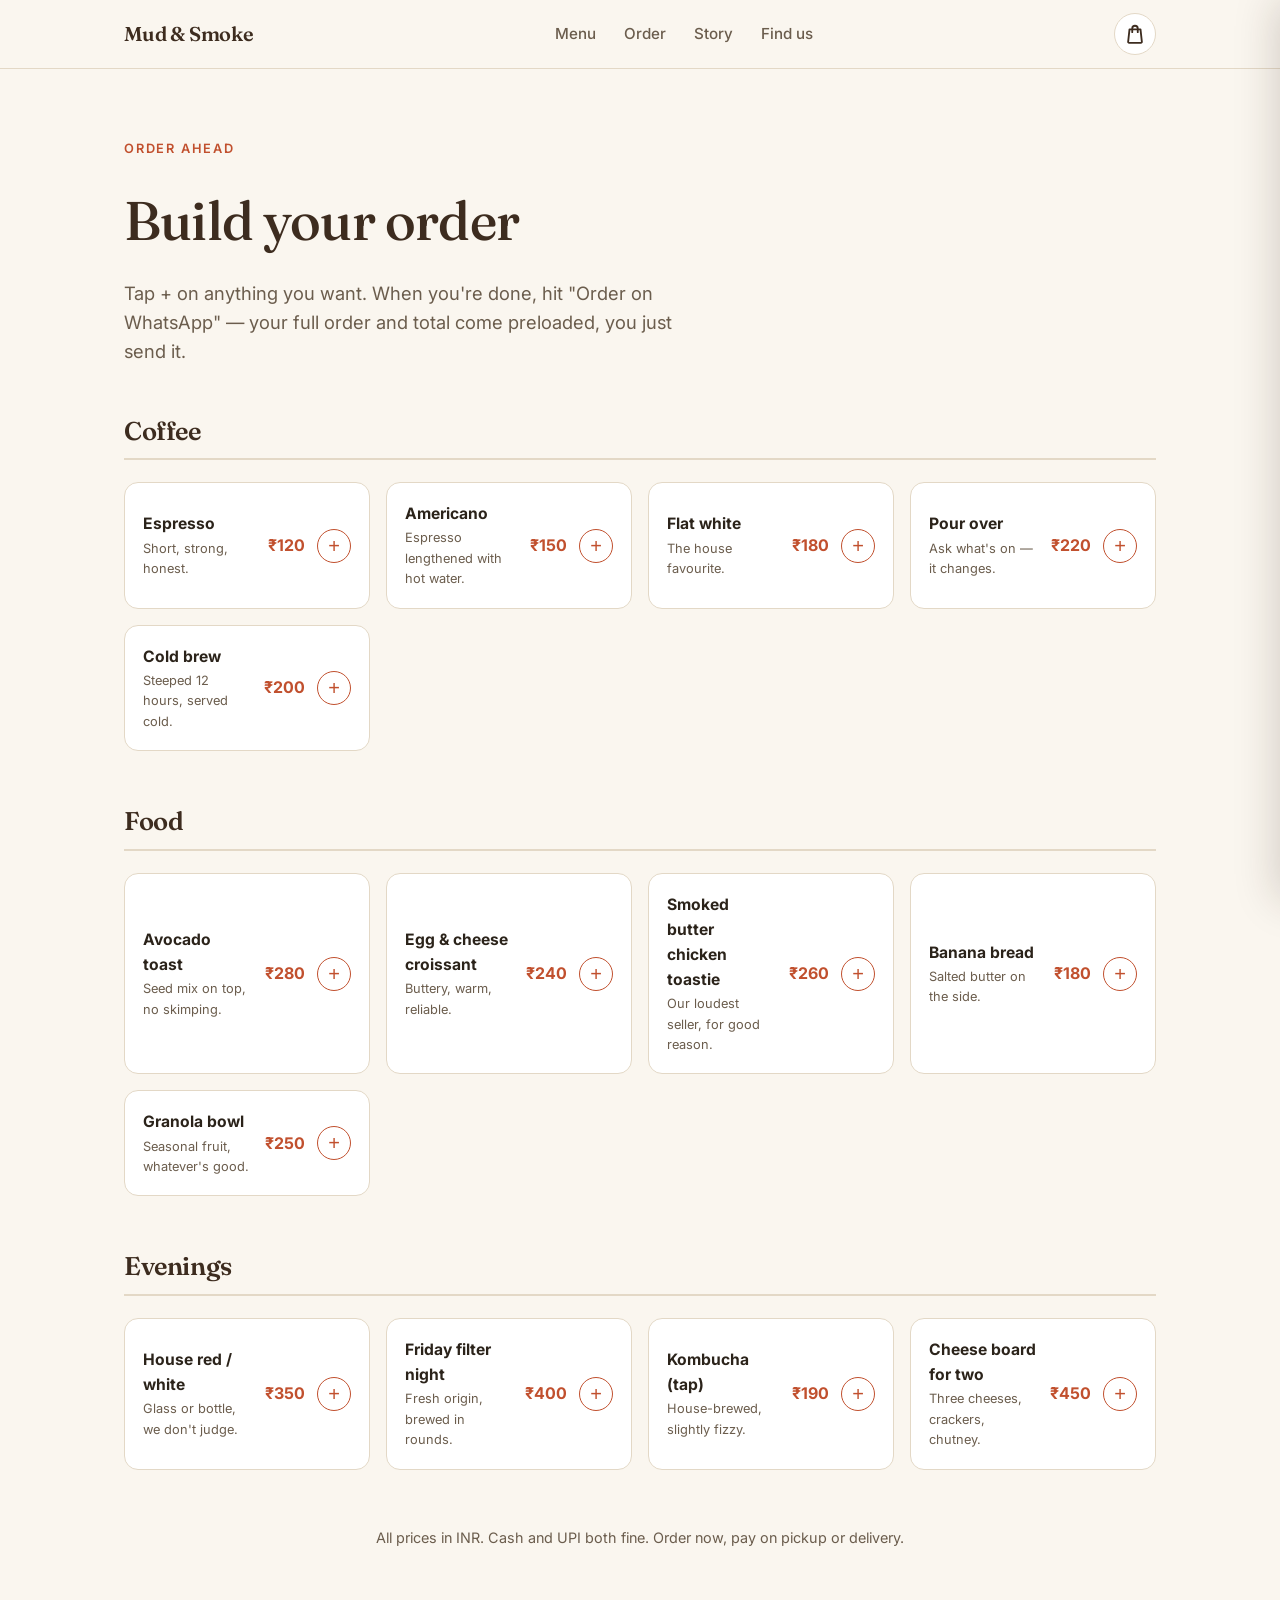
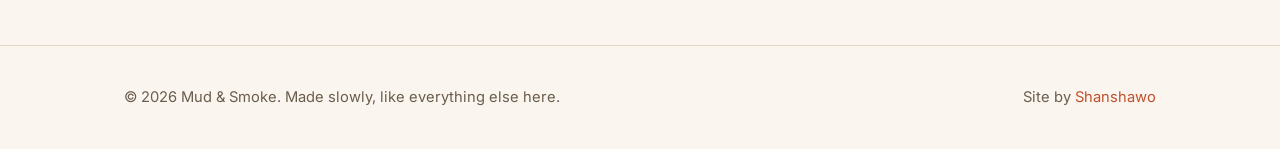
==== order.html @ d1eccb30 "Add cart button + badge and separate order page; cart opens on click, products listed as cards" ====
<!DOCTYPE html>
<html lang="en">
<head>
  <meta charset="UTF-8" />
  <meta name="viewport" content="width=device-width, initial-scale=1.0" />
  <title>Order — Mud &amp; Smoke</title>
  <meta name="description" content="Order from Mud &amp; Smoke. Add what you want, then send your order on WhatsApp." />
  <link rel="preconnect" href="https://fonts.googleapis.com" />
  <link rel="preconnect" href="https://fonts.gstatic.com" crossorigin />
  <link href="https://fonts.googleapis.com/css2?family=Fraunces:opsz,wght@9..144,400;9..144,500;9..144,600&family=Inter:wght@400;500;600&display=swap" rel="stylesheet" />
  <link rel="stylesheet" href="style.css" />
</head>
<body>
  <header class="site-header">
    <div class="wrap header-inner">
      <a href="index.html" class="logo">Mud &amp; Smoke</a>
      <nav class="nav">
        <a href="index.html#menu">Menu</a>
        <a href="order.html" class="active">Order</a>
        <a href="index.html#story">Story</a>
        <a href="index.html#find">Find us</a>
      </nav>
      <div class="header-actions">
        <button class="cart-btn" id="cartBtn" aria-label="Open your order">
          <svg viewBox="0 0 24 24" width="22" height="22" fill="none" stroke="currentColor" stroke-width="2" stroke-linecap="round" stroke-linejoin="round" aria-hidden="true">
            <path d="M6 7h12l1.5 13.5a1 1 0 0 1-1 1.1H5.5a1 1 0 0 1-1-1.1L6 7z" />
            <path d="M9 10V6a3 3 0 0 1 6 0v4" />
          </svg>
          <span class="cart-badge" id="cartBadge" hidden>0</span>
        </button>
      </div>
    </div>
  </header>

  <section class="order-hero">
    <div class="wrap">
      <p class="eyebrow">Order ahead</p>
      <h1>Build your order</h1>
      <p class="lede">Tap + on anything you want. When you're done, hit "Order on WhatsApp" — your full order and total come preloaded, you just send it.</p>
    </div>
  </section>

  <section class="section order-section">
    <div class="wrap">
      <div class="order-group">
        <h2>Coffee</h2>
        <div class="product-grid">
          <div class="product-card" data-id="espresso">
            <div class="product-info">
              <h3>Espresso</h3>
              <p>Short, strong, honest.</p>
            </div>
            <div class="product-price">₹120</div>
            <button class="add-btn" aria-label="Add Espresso">+</button>
          </div>
          <div class="product-card" data-id="americano">
            <div class="product-info">
              <h3>Americano</h3>
              <p>Espresso lengthened with hot water.</p>
            </div>
            <div class="product-price">₹150</div>
            <button class="add-btn" aria-label="Add Americano">+</button>
          </div>
          <div class="product-card" data-id="flatwhite">
            <div class="product-info">
              <h3>Flat white</h3>
              <p>The house favourite.</p>
            </div>
            <div class="product-price">₹180</div>
            <button class="add-btn" aria-label="Add Flat white">+</button>
          </div>
          <div class="product-card" data-id="pourover">
            <div class="product-info">
              <h3>Pour over</h3>
              <p>Ask what's on — it changes.</p>
            </div>
            <div class="product-price">₹220</div>
            <button class="add-btn" aria-label="Add Pour over">+</button>
          </div>
          <div class="product-card" data-id="coldbrew">
            <div class="product-info">
              <h3>Cold brew</h3>
              <p>Steeped 12 hours, served cold.</p>
            </div>
            <div class="product-price">₹200</div>
            <button class="add-btn" aria-label="Add Cold brew">+</button>
          </div>
        </div>
      </div>

      <div class="order-group">
        <h2>Food</h2>
        <div class="product-grid">
          <div class="product-card" data-id="avotoast">
            <div class="product-info">
              <h3>Avocado toast</h3>
              <p>Seed mix on top, no skimping.</p>
            </div>
            <div class="product-price">₹280</div>
            <button class="add-btn" aria-label="Add Avocado toast">+</button>
          </div>
          <div class="product-card" data-id="croissant">
            <div class="product-info">
              <h3>Egg &amp; cheese croissant</h3>
              <p>Buttery, warm, reliable.</p>
            </div>
            <div class="product-price">₹240</div>
            <button class="add-btn" aria-label="Add Egg and cheese croissant">+</button>
          </div>
          <div class="product-card" data-id="toastie">
            <div class="product-info">
              <h3>Smoked butter chicken toastie</h3>
              <p>Our loudest seller, for good reason.</p>
            </div>
            <div class="product-price">₹260</div>
            <button class="add-btn" aria-label="Add Smoked butter chicken toastie">+</button>
          </div>
          <div class="product-card" data-id="bananabread">
            <div class="product-info">
              <h3>Banana bread</h3>
              <p>Salted butter on the side.</p>
            </div>
            <div class="product-price">₹180</div>
            <button class="add-btn" aria-label="Add Banana bread">+</button>
          </div>
          <div class="product-card" data-id="granola">
            <div class="product-info">
              <h3>Granola bowl</h3>
              <p>Seasonal fruit, whatever's good.</p>
            </div>
            <div class="product-price">₹250</div>
            <button class="add-btn" aria-label="Add Granola bowl">+</button>
          </div>
        </div>
      </div>

      <div class="order-group">
        <h2>Evenings</h2>
        <div class="product-grid">
          <div class="product-card" data-id="housered">
            <div class="product-info">
              <h3>House red / white</h3>
              <p>Glass or bottle, we don't judge.</p>
            </div>
            <div class="product-price">₹350</div>
            <button class="add-btn" aria-label="Add House red or white">+</button>
          </div>
          <div class="product-card" data-id="filternight">
            <div class="product-info">
              <h3>Friday filter night</h3>
              <p>Fresh origin, brewed in rounds.</p>
            </div>
            <div class="product-price">₹400</div>
            <button class="add-btn" aria-label="Add Friday filter night">+</button>
          </div>
          <div class="product-card" data-id="kombucha">
            <div class="product-info">
              <h3>Kombucha (tap)</h3>
              <p>House-brewed, slightly fizzy.</p>
            </div>
            <div class="product-price">₹190</div>
            <button class="add-btn" aria-label="Add Kombucha">+</button>
          </div>
          <div class="product-card" data-id="cheeseboard">
            <div class="product-info">
              <h3>Cheese board for two</h3>
              <p>Three cheeses, crackers, chutney.</p>
            </div>
            <div class="product-price">₹450</div>
            <button class="add-btn" aria-label="Add Cheese board">+</button>
          </div>
        </div>
      </div>

      <div class="order-note">
        <p>All prices in INR. Cash and UPI both fine. Order now, pay on pickup or delivery.</p>
      </div>
    </div>
  </section>

  <footer class="site-footer">
    <div class="wrap footer-inner">
      <p>© 2026 Mud &amp; Smoke. Made slowly, like everything else here.</p>
      <p class="muted">Site by <a href="https://shanshawo-portfolio.netlify.app/">Shanshawo</a></p>
    </div>
  </footer>

  <!-- Cart drawer -->
  <div class="cart-overlay" id="cartOverlay" hidden></div>
  <aside class="cart-drawer" id="cartDrawer" aria-label="Your order" aria-hidden="true">
    <div class="cart-head">
      <h3>Your order</h3>
      <button class="cart-close" id="cartClose" aria-label="Close cart">×</button>
    </div>
    <div class="cart-items" id="cartItems">
      <p class="cart-empty">Nothing here yet. Add something from the order page.</p>
    </div>
    <div class="cart-foot">
      <div class="cart-total-row">
        <span>Total</span>
        <span class="cart-total" id="cartTotal">₹0</span>
      </div>
      <button class="btn btn-wa btn-block" id="cartOrderBtn">Order on WhatsApp</button>
      <p class="cart-note">Opens WhatsApp with your order ready to send. Pay on pickup or delivery.</p>
    </div>
  </aside>

  <div class="toast" id="toast" hidden></div>

  <script src="script.js"></script>
</body>
</html>
---- style.css ----
:root {
  --cream: #faf6ef;
  --cream-deep: #f1e9dc;
  --ink: #2b231a;
  --ink-soft: #6b5d4d;
  --espresso: #3d2c1f;
  --espresso-deep: #2a1d13;
  --ember: #c1502e;
  --ember-soft: #e07a52;
  --line: #e3d8c6;
  --serif: "Fraunces", Georgia, serif;
  --sans: "Inter", system-ui, sans-serif;
}

* { margin: 0; padding: 0; box-sizing: border-box; }

html { scroll-behavior: smooth; }

body {
  font-family: var(--sans);
  background: var(--cream);
  color: var(--ink);
  line-height: 1.6;
  -webkit-font-smoothing: antialiased;
}

.wrap { max-width: 1080px; margin: 0 auto; padding: 0 24px; }

/* Header */
.site-header {
  position: sticky;
  top: 0;
  z-index: 50;
  background: rgba(250, 246, 239, 0.92);
  backdrop-filter: blur(10px);
  border-bottom: 1px solid var(--line);
}
.header-inner {
  display: flex;
  align-items: center;
  justify-content: space-between;
  height: 68px;
}
.logo {
  font-family: var(--serif);
  font-weight: 600;
  font-size: 1.25rem;
  color: var(--espresso);
  text-decoration: none;
  letter-spacing: -0.01em;
}
.nav { display: flex; gap: 28px; }
.nav a {
  color: var(--ink-soft);
  text-decoration: none;
  font-size: 0.95rem;
  font-weight: 500;
}
.nav a:hover { color: var(--ember); }
.nav-cta {
  color: var(--cream) !important;
  background: var(--espresso);
  padding: 8px 16px;
  border-radius: 999px;
  font-size: 0.9rem;
}
.header-actions { display: flex; align-items: center; }
.cart-btn {
  position: relative;
  display: inline-flex;
  align-items: center;
  justify-content: center;
  width: 42px;
  height: 42px;
  border-radius: 50%;
  border: 1px solid var(--line);
  background: #fff;
  color: var(--espresso);
  cursor: pointer;
  transition: border-color 0.15s, color 0.15s;
}
.cart-btn:hover { border-color: var(--ember); color: var(--ember); }
.cart-badge {
  position: absolute;
  top: -4px;
  right: -4px;
  min-width: 19px;
  height: 19px;
  padding: 0 5px;
  border-radius: 999px;
  background: var(--ember);
  color: #fff;
  font-size: 0.72rem;
  font-weight: 700;
  line-height: 19px;
  text-align: center;
}

/* Hero */
.hero {
  padding: 120px 0 110px;
  background:
    radial-gradient(1200px 500px at 85% -10%, rgba(224, 122, 82, 0.14), transparent 60%),
    radial-gradient(900px 400px at 0% 0%, rgba(61, 44, 31, 0.08), transparent 55%),
    var(--cream);
}
.eyebrow {
  font-size: 0.8rem;
  font-weight: 600;
  text-transform: uppercase;
  letter-spacing: 0.14em;
  color: var(--ember);
  margin-bottom: 18px;
}
.hero h1 {
  font-family: var(--serif);
  font-weight: 500;
  font-size: clamp(3rem, 7.5vw, 5.2rem);
  line-height: 1.05;
  letter-spacing: -0.02em;
  color: var(--espresso);
}
.lede {
  margin-top: 28px;
  max-width: 560px;
  font-size: 1.15rem;
  color: var(--ink-soft);
}
.hero-actions { margin-top: 40px; display: flex; gap: 14px; flex-wrap: wrap; }

.btn {
  display: inline-block;
  padding: 14px 26px;
  border-radius: 999px;
  text-decoration: none;
  font-weight: 600;
  font-size: 0.95rem;
  transition: transform 0.15s ease, box-shadow 0.15s ease;
}
.btn:hover { transform: translateY(-1px); }
.btn-primary {
  background: var(--ember);
  color: #fff;
  box-shadow: 0 6px 18px rgba(193, 80, 46, 0.3);
}
.btn-ghost {
  border: 1.5px solid var(--ink);
  color: var(--ink);
  background: transparent;
}
.btn-ghost:hover { background: var(--ink); color: var(--cream); }
.btn-wa {
  background: #25d366;
  color: #fff;
  box-shadow: 0 6px 18px rgba(37, 211, 102, 0.3);
}
.btn-wa:hover { background: #1ebe57; }
.btn-sm { padding: 10px 18px; font-size: 0.88rem; }
.contact-actions { display: flex; gap: 10px; margin-top: 14px; flex-wrap: wrap; }

/* Sections */
.section { padding: 96px 0; }
.section-dark {
  background: var(--espresso-deep);
  color: var(--cream-deep);
}
.section h2 {
  font-family: var(--serif);
  font-weight: 500;
  font-size: clamp(2rem, 4.5vw, 3rem);
  letter-spacing: -0.015em;
  line-height: 1.15;
  color: var(--espresso);
}
.section-dark h2 { color: var(--cream); }
.section-dark .eyebrow { color: var(--ember-soft); }
.section-note {
  margin-top: 14px;
  max-width: 520px;
  color: var(--ink-soft);
  font-size: 1.05rem;
}

/* Menu */
.menu-grid {
  margin-top: 48px;
  display: grid;
  grid-template-columns: repeat(3, 1fr);
  gap: 40px;
}
.menu-col h3 {
  font-family: var(--serif);
  font-size: 1.3rem;
  font-weight: 600;
  color: var(--espresso);
  border-bottom: 2px solid var(--line);
  padding-bottom: 10px;
  margin-bottom: 18px;
}
.menu-list { list-style: none; }
.menu-list li {
  display: flex;
  justify-content: space-between;
  align-items: baseline;
  gap: 12px;
  padding: 10px 0;
  border-bottom: 1px dashed var(--line);
  font-size: 1.02rem;
}
.menu-list .price {
  font-variant-numeric: tabular-nums;
  color: var(--ember);
  font-weight: 600;
  white-space: nowrap;
}
.menu-footnote {
  margin-top: 34px;
  font-size: 0.9rem;
  color: var(--ink-soft);
  max-width: 620px;
}

/* Story */
.story-grid {
  display: grid;
  grid-template-columns: 1fr 1.4fr;
  gap: 48px;
  align-items: start;
}
.story-body { font-size: 1.08rem; color: rgba(241, 233, 220, 0.85); }
.story-body p + p { margin-top: 18px; }
.story-quote {
  margin-top: 60px;
  border-left: 3px solid var(--ember-soft);
  padding: 6px 0 6px 24px;
}
.story-quote p {
  font-family: var(--serif);
  font-style: italic;
  font-size: 1.35rem;
  line-height: 1.4;
}
.story-quote span {
  display: block;
  margin-top: 10px;
  font-size: 0.85rem;
  color: rgba(241, 233, 220, 0.6);
}

/* Find */
.find-grid {
  margin-top: 40px;
  display: grid;
  grid-template-columns: repeat(3, 1fr);
  gap: 20px;
}
.find-card {
  background: #fff;
  border: 1px solid var(--line);
  border-radius: 16px;
  padding: 28px;
}
.find-card h3 {
  font-family: var(--serif);
  font-size: 1.15rem;
  color: var(--espresso);
  margin-bottom: 10px;
}
.find-card p, .find-card li { color: var(--ink); }
.find-card a { color: var(--ember); text-decoration: none; }
.find-card a:hover { text-decoration: underline; }
.find-card .muted { margin-top: 12px; font-size: 0.9rem; color: var(--ink-soft); }
.hours { list-style: none; margin-top: 4px; }
.hours li {
  display: flex;
  justify-content: space-between;
  padding: 5px 0;
  border-bottom: 1px dashed var(--line);
  font-size: 0.98rem;
}
#map-btn { margin-top: 40px; }

/* Cart drawer */
.no-scroll { overflow: hidden; }
.cart-overlay {
  position: fixed;
  inset: 0;
  background: rgba(42, 29, 19, 0.45);
  z-index: 90;
}
.cart-drawer {
  position: fixed;
  top: 0;
  right: 0;
  height: 100%;
  width: min(400px, 92vw);
  background: var(--cream);
  border-left: 1px solid var(--line);
  box-shadow: -12px 0 40px rgba(42, 29, 19, 0.18);
  z-index: 100;
  transform: translateX(102%);
  transition: transform 0.28s ease;
  display: flex;
  flex-direction: column;
}
.cart-drawer.open { transform: translateX(0); }
.cart-head {
  display: flex;
  justify-content: space-between;
  align-items: center;
  padding: 20px 24px;
  border-bottom: 1px solid var(--line);
}
.cart-head h3 {
  font-family: var(--serif);
  font-size: 1.3rem;
  color: var(--espresso);
}
.cart-close {
  border: none;
  background: none;
  font-size: 1.7rem;
  line-height: 1;
  cursor: pointer;
  color: var(--ink-soft);
  padding: 4px 8px;
}
.cart-close:hover { color: var(--ember); }
.cart-items {
  flex: 1;
  overflow-y: auto;
  padding: 16px 24px;
}
.cart-empty { color: var(--ink-soft); font-size: 0.98rem; text-align: center; margin-top: 40px; }
.cart-item {
  display: flex;
  justify-content: space-between;
  align-items: center;
  gap: 12px;
  padding: 12px 0;
  border-bottom: 1px dashed var(--line);
}
.cart-item-info { display: flex; flex-direction: column; }
.cart-item-name { font-weight: 600; color: var(--ink); font-size: 0.98rem; }
.cart-item-price { font-size: 0.82rem; color: var(--ink-soft); margin-top: 2px; }
.cart-item-qty { display: flex; align-items: center; gap: 8px; }
.qty-btn {
  width: 28px;
  height: 28px;
  border-radius: 50%;
  border: 1px solid var(--line);
  background: #fff;
  color: var(--ink);
  font-size: 1.05rem;
  cursor: pointer;
  line-height: 1;
}
.qty-btn:hover { border-color: var(--ember); color: var(--ember); }
.qty-num { min-width: 18px; text-align: center; font-weight: 600; }
.cart-foot {
  border-top: 1px solid var(--line);
  padding: 20px 24px;
  background: #fff;
}
.cart-total-row {
  display: flex;
  justify-content: space-between;
  font-weight: 700;
  font-size: 1.15rem;
  color: var(--espresso);
  margin-bottom: 14px;
}
.btn-block { display: block; width: 100%; text-align: center; }
.cart-note { margin-top: 10px; font-size: 0.8rem; color: var(--ink-soft); }

.menu-order-cta {
  margin-top: 48px;
  padding: 32px;
  background: #fff;
  border: 1px solid var(--line);
  border-radius: 16px;
  display: flex;
  align-items: center;
  justify-content: space-between;
  gap: 20px;
  flex-wrap: wrap;
}
.menu-order-cta p { color: var(--ink-soft); max-width: 460px; }

/* Order page */
.order-hero { padding: 70px 0 10px; }
.order-hero h1 {
  font-family: var(--serif);
  font-weight: 500;
  font-size: clamp(2.2rem, 5vw, 3.4rem);
  letter-spacing: -0.015em;
  color: var(--espresso);
}
.order-hero .lede { max-width: 560px; margin-top: 14px; }
.order-section { padding-top: 40px; }
.order-group { margin-bottom: 56px; }
.order-group h2 {
  font-family: var(--serif);
  font-size: 1.6rem;
  font-weight: 600;
  color: var(--espresso);
  border-bottom: 2px solid var(--line);
  padding-bottom: 12px;
  margin-bottom: 22px;
}
.product-grid {
  display: grid;
  grid-template-columns: repeat(auto-fill, minmax(230px, 1fr));
  gap: 16px;
}
.product-card {
  background: #fff;
  border: 1px solid var(--line);
  border-radius: 14px;
  padding: 18px;
  display: flex;
  align-items: center;
  gap: 12px;
  transition: box-shadow 0.15s, transform 0.15s;
}
.product-card:hover { box-shadow: 0 8px 24px rgba(42, 29, 19, 0.08); transform: translateY(-2px); }
.product-info { flex: 1; min-width: 0; }
.product-info h3 { font-size: 0.98rem; color: var(--ink); margin-bottom: 2px; }
.product-info p { font-size: 0.8rem; color: var(--ink-soft); }
.product-price { font-weight: 700; color: var(--ember); white-space: nowrap; }
.add-btn {
  width: 34px;
  height: 34px;
  flex-shrink: 0;
  border-radius: 50%;
  border: 1.5px solid var(--ember);
  background: #fff;
  color: var(--ember);
  font-size: 1.25rem;
  line-height: 1;
  cursor: pointer;
  transition: background 0.15s, color 0.15s;
}
.add-btn:hover { background: var(--ember); color: #fff; }
.add-btn.added { background: #2e8b57; border-color: #2e8b57; color: #fff; }
.order-note {
  margin-top: 40px;
  font-size: 0.9rem;
  color: var(--ink-soft);
  text-align: center;
}

/* Toast */
.toast {
  position: fixed;
  bottom: 24px;
  left: 50%;
  transform: translateX(-50%) translateY(16px);
  background: var(--espresso);
  color: var(--cream);
  padding: 12px 22px;
  border-radius: 999px;
  font-size: 0.92rem;
  box-shadow: 0 8px 24px rgba(42, 29, 19, 0.25);
  opacity: 0;
  transition: opacity 0.25s, transform 0.25s;
  z-index: 120;
}
.toast.show { opacity: 1; transform: translateX(-50%) translateY(0); }

/* Footer */
.site-footer {
  border-top: 1px solid var(--line);
  padding: 40px 0;
  background: var(--cream);
}
.footer-inner {
  display: flex;
  justify-content: space-between;
  align-items: center;
  gap: 16px;
  flex-wrap: wrap;
}
.site-footer p { font-size: 0.92rem; color: var(--ink-soft); }
.site-footer a { color: var(--ember); text-decoration: none; }

/* Responsive */
@media (max-width: 820px) {
  .menu-grid, .find-grid { grid-template-columns: 1fr; gap: 28px; }
  .story-grid { grid-template-columns: 1fr; gap: 24px; }
  .hero { padding: 90px 0 80px; }
  .nav { gap: 12px; }
  .nav-cta { display: none; }
  .nav a { font-size: 0.82rem; }
  .logo { font-size: 1.05rem; }
  .section { padding: 72px 0; }
}
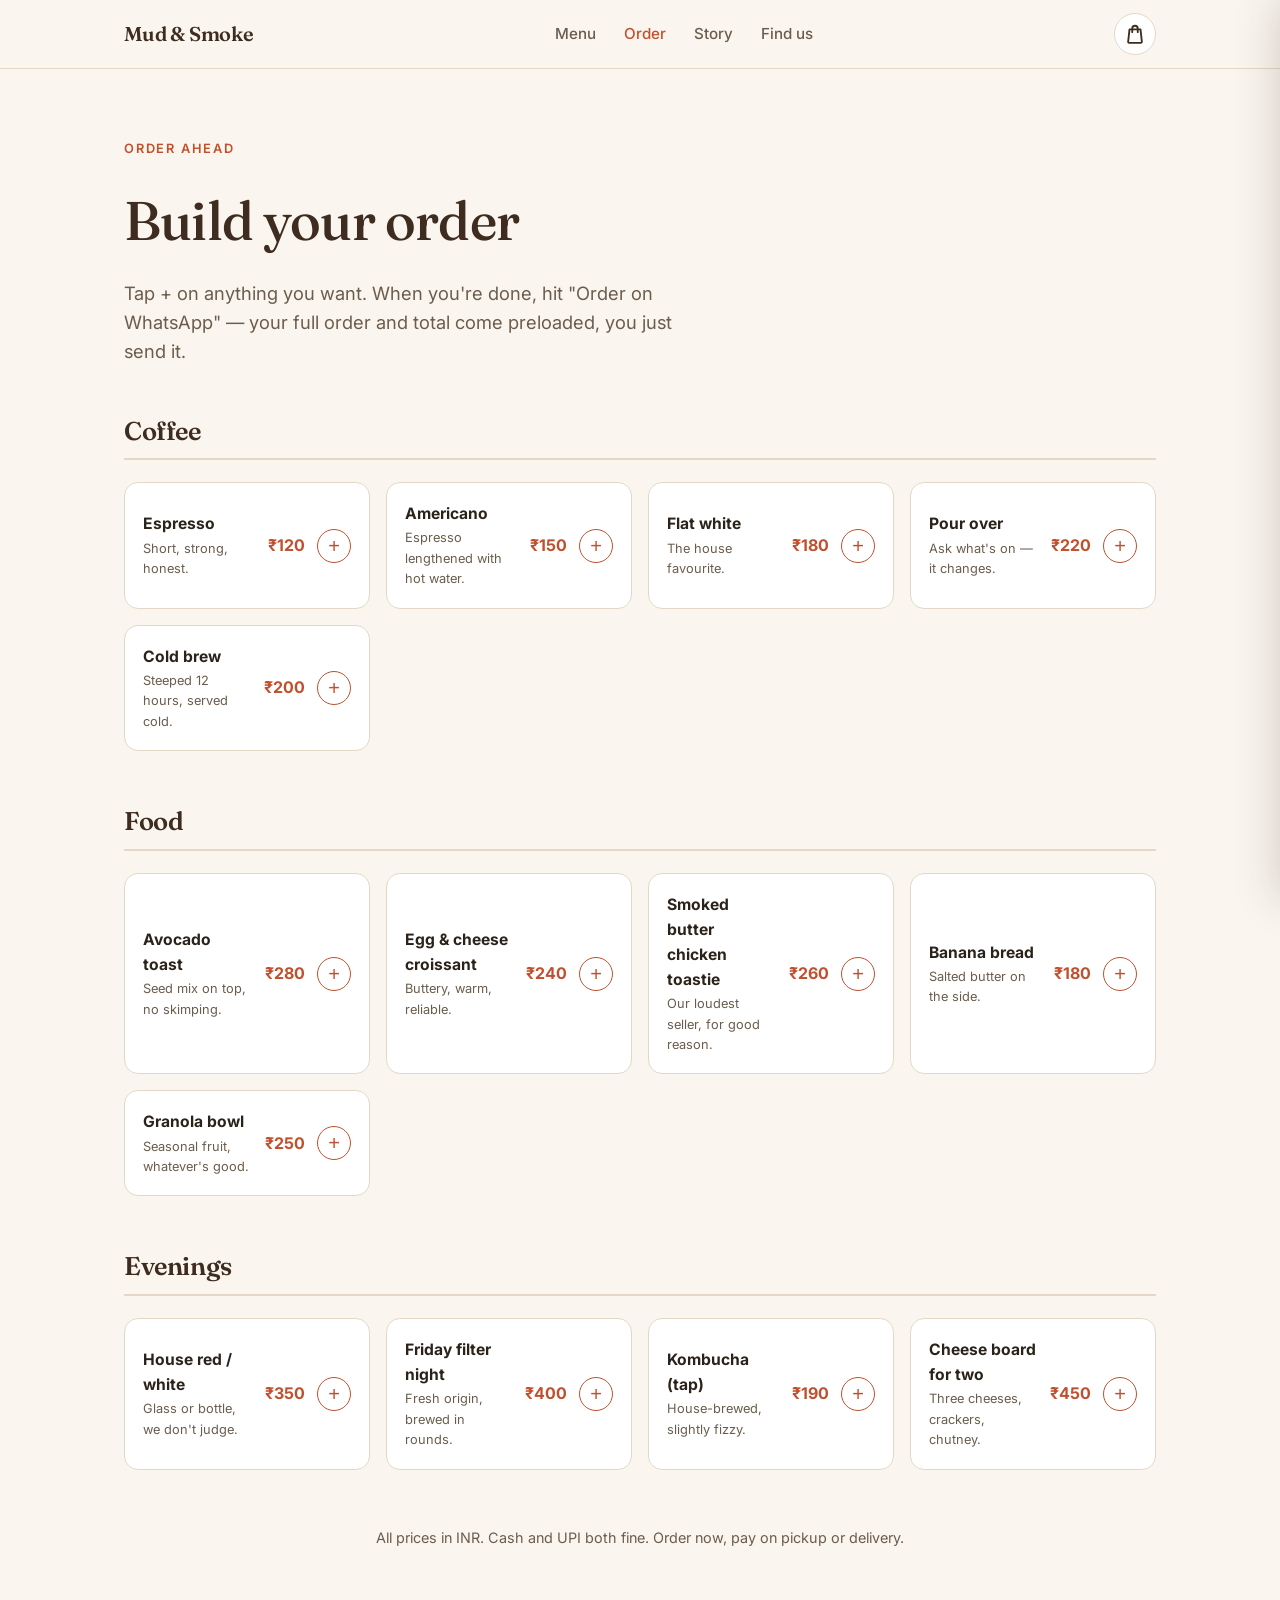
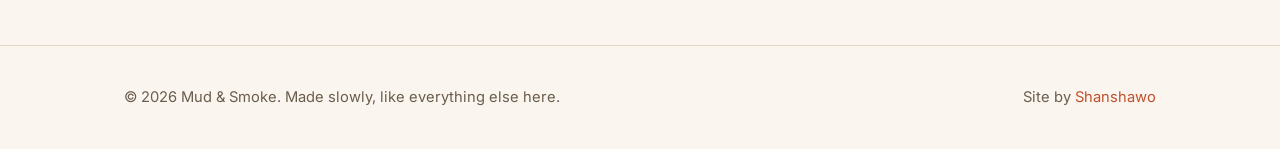
==== commit e501db29: "Mobile optimize: hamburger nav, responsive cart drawer, no overflow; verified 320/375/768px" ====
--- a/order.html
+++ b/order.html
@@ -14,7 +14,7 @@
   <header class="site-header">
     <div class="wrap header-inner">
       <a href="index.html" class="logo">Mud &amp; Smoke</a>
-      <nav class="nav">
+      <nav class="nav" id="siteNav" aria-label="Main navigation">
         <a href="index.html#menu">Menu</a>
         <a href="order.html" class="active">Order</a>
         <a href="index.html#story">Story</a>
@@ -28,6 +28,9 @@
           </svg>
           <span class="cart-badge" id="cartBadge" hidden>0</span>
         </button>
+        <button class="nav-toggle" id="navToggle" aria-label="Open menu" aria-expanded="false" aria-controls="siteNav">
+          <span></span><span></span><span></span>
+        </button>
       </div>
     </div>
   </header>
--- a/style.css
+++ b/style.css
@@ -50,13 +50,34 @@
   letter-spacing: -0.01em;
 }
 .nav { display: flex; gap: 28px; }
-.nav a {
-  color: var(--ink-soft);
-  text-decoration: none;
-  font-size: 0.95rem;
-  font-weight: 500;
-}
+.nav a { color: var(--ink-soft); text-decoration: none; font-size: 0.95rem; font-weight: 500; }
 .nav a:hover { color: var(--ember); }
+.nav a.active { color: var(--ember); }
+.nav-toggle {
+  display: none;
+  flex-direction: column;
+  justify-content: center;
+  gap: 5px;
+  width: 42px;
+  height: 42px;
+  border: 1px solid var(--line);
+  border-radius: 50%;
+  background: #fff;
+  cursor: pointer;
+  align-items: center;
+  margin-left: 8px;
+}
+.nav-toggle span {
+  display: block;
+  width: 18px;
+  height: 2px;
+  background: var(--espresso);
+  border-radius: 2px;
+  transition: transform 0.25s, opacity 0.25s;
+}
+.nav-toggle.open span:nth-child(1) { transform: translateY(7px) rotate(45deg); }
+.nav-toggle.open span:nth-child(2) { opacity: 0; }
+.nav-toggle.open span:nth-child(3) { transform: translateY(-7px) rotate(-45deg); }
 .nav-cta {
   color: var(--cream) !important;
   background: var(--espresso);
@@ -489,9 +510,28 @@
   .menu-grid, .find-grid { grid-template-columns: 1fr; gap: 28px; }
   .story-grid { grid-template-columns: 1fr; gap: 24px; }
   .hero { padding: 90px 0 80px; }
-  .nav { gap: 12px; }
-  .nav-cta { display: none; }
-  .nav a { font-size: 0.82rem; }
+  .nav {
+    position: fixed;
+    top: 68px;
+    left: 12px;
+    right: 12px;
+    flex-direction: column;
+    gap: 4px;
+    background: #fff;
+    border: 1px solid var(--line);
+    border-radius: 16px;
+    padding: 12px;
+    box-shadow: 0 12px 32px rgba(42, 29, 19, 0.14);
+    opacity: 0;
+    pointer-events: none;
+    transform: translateY(-8px);
+    transition: opacity 0.2s, transform 0.2s;
+    z-index: 80;
+  }
+  .nav.open { opacity: 1; pointer-events: auto; transform: translateY(0); }
+  .nav a { font-size: 0.95rem; padding: 12px 14px; border-radius: 10px; white-space: nowrap; }
+  .nav a:hover { background: var(--cream); }
+  .nav-toggle { display: flex; }
   .logo { font-size: 1.05rem; }
   .section { padding: 72px 0; }
 }
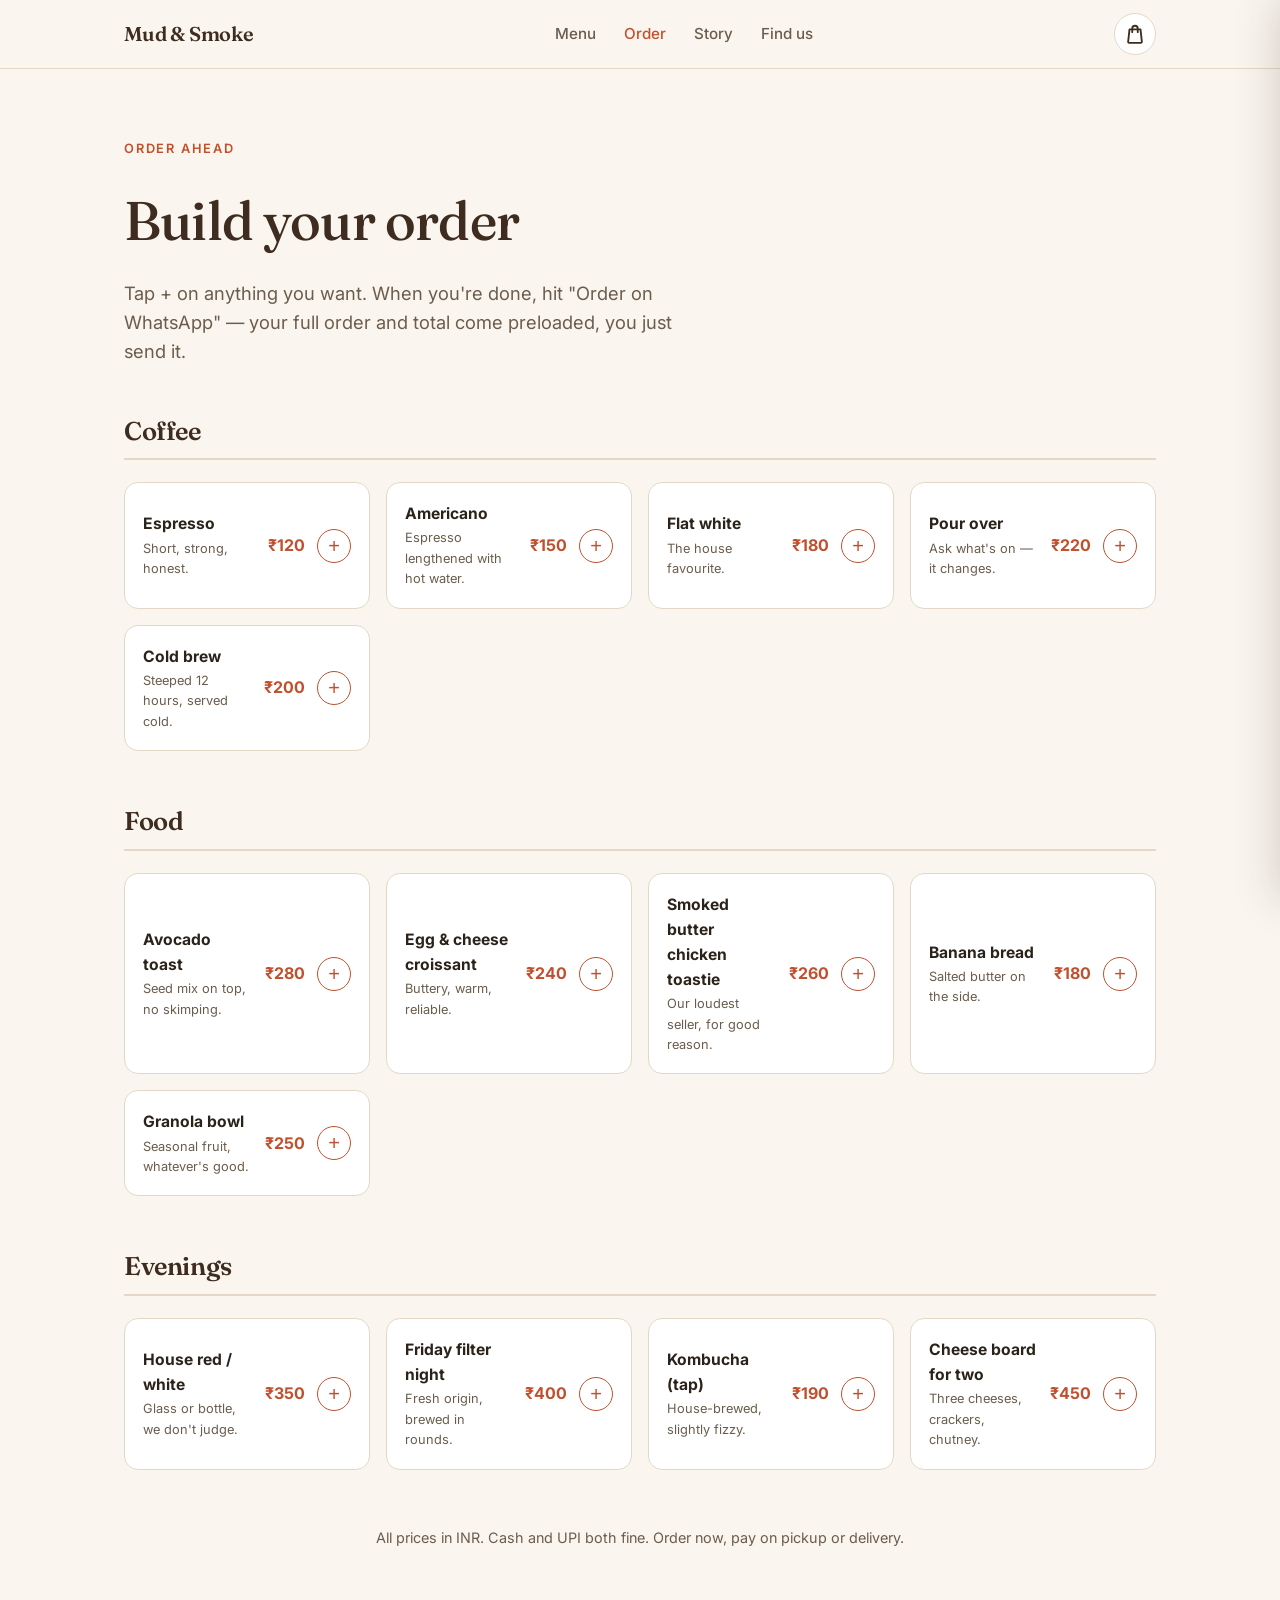
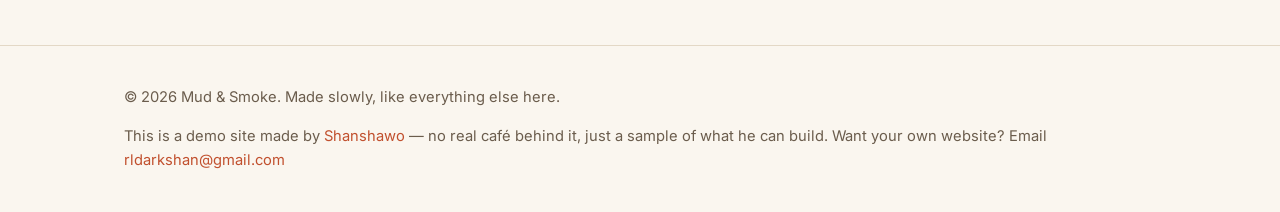
==== commit 173e99de: "Remove placeholder phone number; add demo-site note + contact email in footers" ====
--- a/order.html
+++ b/order.html
@@ -182,11 +182,11 @@
   </section>
 
   <footer class="site-footer">
-    <div class="wrap footer-inner">
-      <p>© 2026 Mud &amp; Smoke. Made slowly, like everything else here.</p>
-      <p class="muted">Site by <a href="https://shanshawo-portfolio.netlify.app/">Shanshawo</a></p>
-    </div>
-  </footer>
+      <div class="wrap footer-inner">
+        <p>© 2026 Mud &amp; Smoke. Made slowly, like everything else here.</p>
+        <p class="muted">This is a demo site made by <a href="https://shanshawo-portfolio.netlify.app/">Shanshawo</a> — no real café behind it, just a sample of what he can build. Want your own website? Email <a href="mailto:rldarkshan@gmail.com">rldarkshan@gmail.com</a></p>
+      </div>
+    </footer>
 
   <!-- Cart drawer -->
   <div class="cart-overlay" id="cartOverlay" hidden></div>
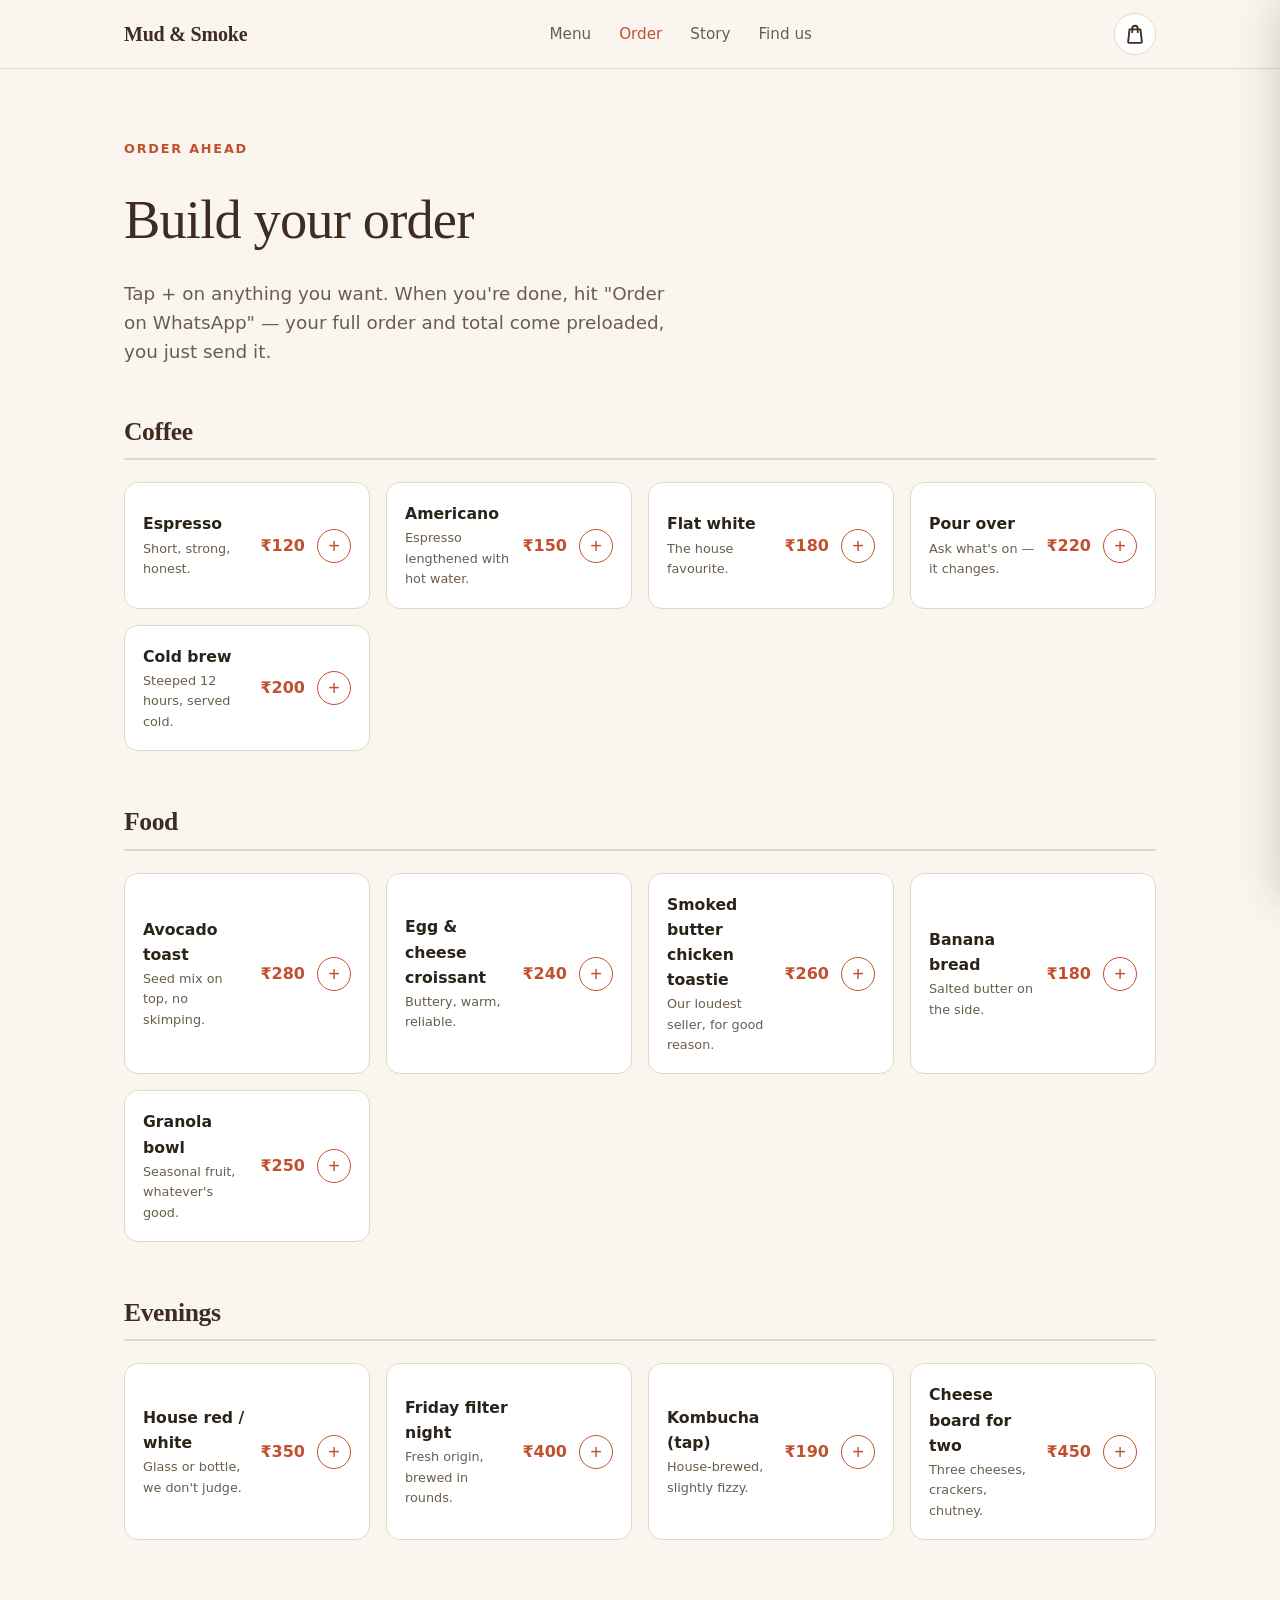
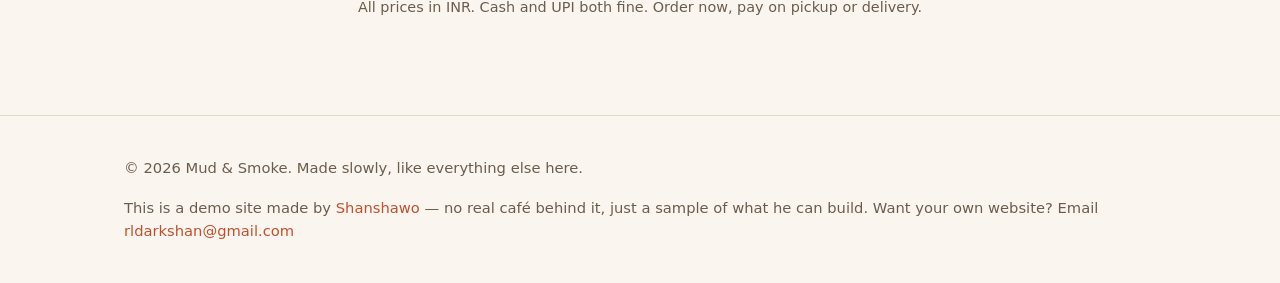
==== commit 95862ead: "Self-host fonts (Fraunces + Inter woff2) — removes Google Fonts CDN dependency, kills font-load erro" ====
--- a/order.html
+++ b/order.html
@@ -5,9 +5,12 @@
   <meta name="viewport" content="width=device-width, initial-scale=1.0" />
   <title>Order — Mud &amp; Smoke</title>
   <meta name="description" content="Order from Mud &amp; Smoke. Add what you want, then send your order on WhatsApp." />
-  <link rel="preconnect" href="https://fonts.googleapis.com" />
-  <link rel="preconnect" href="https://fonts.gstatic.com" crossorigin />
-  <link href="https://fonts.googleapis.com/css2?family=Fraunces:opsz,wght@9..144,400;9..144,500;9..144,600&family=Inter:wght@400;500;600&display=swap" rel="stylesheet" />
+  <link rel="icon" type="image/png" href="favicon.png" />
+  <link rel="icon" type="image/png" sizes="32x32" href="favicon-32x32.png" />
+  <link rel="icon" type="image/png" sizes="16x16" href="favicon-16x16.png" />
+  <link rel="apple-touch-icon" href="apple-touch-icon.png" />
+  <link rel="manifest" href="site.webmanifest" />
+  <link href="fonts/fonts.css" rel="stylesheet" />
   <link rel="stylesheet" href="style.css" />
 </head>
 <body>
@@ -184,7 +187,7 @@
   <footer class="site-footer">
       <div class="wrap footer-inner">
         <p>© 2026 Mud &amp; Smoke. Made slowly, like everything else here.</p>
-        <p class="muted">This is a demo site made by <a href="https://shanshawo-portfolio.netlify.app/">Shanshawo</a> — no real café behind it, just a sample of what he can build. Want your own website? Email <a href="mailto:rldarkshan@gmail.com">rldarkshan@gmail.com</a></p>
+        <p class="muted">This is a demo site made by <a href="https://github.com/shanshawo">Shanshawo</a> — no real café behind it, just a sample of what he can build. Want your own website? Email <a href="mailto:rldarkshan@gmail.com">rldarkshan@gmail.com</a></p>
       </div>
     </footer>
 
--- a/fonts/fonts.css
+++ b/fonts/fonts.css
@@ -0,0 +1,47 @@
+@font-face {
+  font-family: 'Fraunces';
+  font-style: normal;
+  font-weight: 400;
+  font-display: swap;
+  src: url('fonts/fraunces-400.woff2') format('woff2');
+}
+
+@font-face {
+  font-family: 'Fraunces';
+  font-style: normal;
+  font-weight: 500;
+  font-display: swap;
+  src: url('fonts/fraunces-500.woff2') format('woff2');
+}
+
+@font-face {
+  font-family: 'Fraunces';
+  font-style: normal;
+  font-weight: 600;
+  font-display: swap;
+  src: url('fonts/fraunces-600.woff2') format('woff2');
+}
+
+@font-face {
+  font-family: 'Inter';
+  font-style: normal;
+  font-weight: 400;
+  font-display: swap;
+  src: url('fonts/inter-400.woff2') format('woff2');
+}
+
+@font-face {
+  font-family: 'Inter';
+  font-style: normal;
+  font-weight: 500;
+  font-display: swap;
+  src: url('fonts/inter-500.woff2') format('woff2');
+}
+
+@font-face {
+  font-family: 'Inter';
+  font-style: normal;
+  font-weight: 600;
+  font-display: swap;
+  src: url('fonts/inter-600.woff2') format('woff2');
+}
